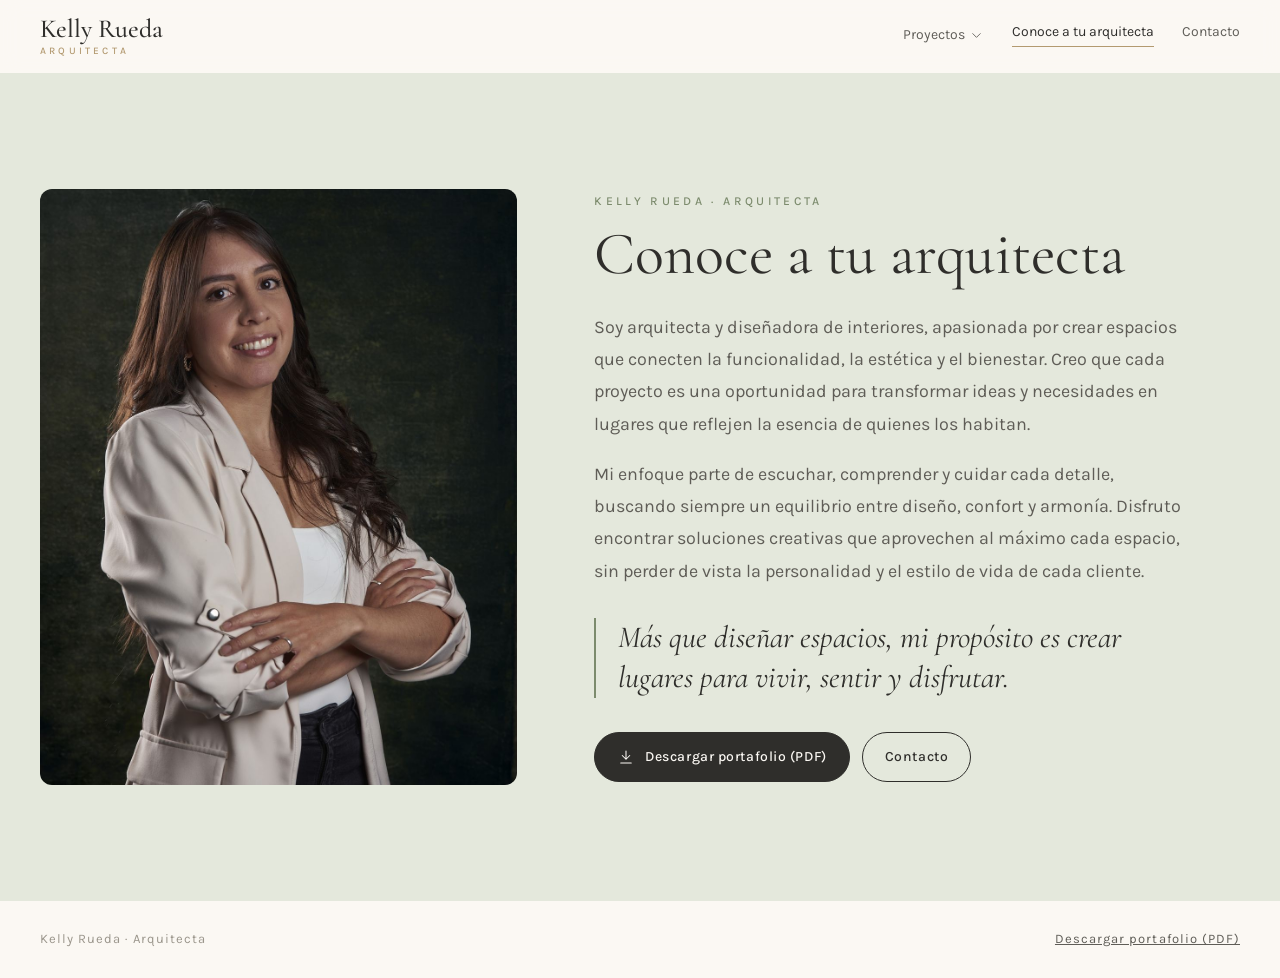
==== conoce-a-tu-arquitecta/index.html @ 91e3b7bc "Mueve 'Conoce a tu arquitecta' a su propia página" ====
<!doctype html>
<html lang="es-CO"><head><meta charset="utf-8"><meta name="viewport" content="width=device-width,initial-scale=1">
<title>Conoce a tu arquitecta | Kelly Rueda Arquitecta</title>
<meta name="description" content="Conoce a Kelly Rueda, arquitecta y diseñadora de interiores apasionada por crear espacios que conecten la funcionalidad, la estética y el bienestar."><meta name="author" content="Kelly Rueda"><meta name="robots" content="index, follow, max-image-preview:large">
<link rel="canonical" href="https://kellyrueda.github.io/conoce-a-tu-arquitecta/"><meta name="theme-color" content="#F1EBE1"><link rel="icon" href="data:image/svg+xml,%3Csvg xmlns='http://www.w3.org/2000/svg' viewBox='0 0 64 64'%3E%3Crect width='64' height='64' rx='14' fill='%23F1EBE1'/%3E%3Ctext x='32' y='43' text-anchor='middle' font-family='Georgia,serif' font-size='30' fill='%237C8B6D'%3EKR%3C/text%3E%3C/svg%3E">
<meta property="og:type" content="website"><meta property="og:locale" content="es_CO"><meta property="og:site_name" content="Kelly Rueda · Arquitecta">
<meta property="og:title" content="Conoce a tu arquitecta | Kelly Rueda Arquitecta"><meta property="og:description" content="Conoce a Kelly Rueda, arquitecta y diseñadora de interiores apasionada por crear espacios que conecten la funcionalidad, la estética y el bienestar."><meta property="og:url" content="https://kellyrueda.github.io/conoce-a-tu-arquitecta/">
<meta property="og:image" content="https://kellyrueda.github.io/img/og/ME.jpg"><meta property="og:image:width" content="1200"><meta property="og:image:height" content="630"><meta property="og:image:alt" content="Kelly Rueda, arquitecta">
<meta name="twitter:card" content="summary_large_image"><meta name="twitter:title" content="Conoce a tu arquitecta | Kelly Rueda Arquitecta"><meta name="twitter:description" content="Conoce a Kelly Rueda, arquitecta y diseñadora de interiores apasionada por crear espacios que conecten la funcionalidad, la estética y el bienestar."><meta name="twitter:image" content="https://kellyrueda.github.io/img/og/ME.jpg">
<link rel="preconnect" href="https://fonts.googleapis.com"><link rel="preconnect" href="https://fonts.gstatic.com" crossorigin>
<link href="https://fonts.googleapis.com/css2?family=Cormorant+Garamond:ital,wght@0,300;0,400;0,500;1,300;1,400&family=Karla:wght@400;500&display=swap" rel="stylesheet">
<link rel="stylesheet" href="/styles.css?v=6348d9cc">
<script type="application/ld+json">{"@context": "https://schema.org", "@type": "AboutPage", "url": "https://kellyrueda.github.io/conoce-a-tu-arquitecta/", "name": "Conoce a tu arquitecta", "mainEntity": {"@type": "Person", "@id": "https://kellyrueda.github.io/#kelly", "name": "Kelly Rueda", "jobTitle": "Arquitecta", "description": "Arquitecta y diseñadora de interiores con 8 años de experiencia en proyectos de vivienda, interiorismo y espacios comerciales (retail).", "email": "mailto:kellyrueda25@gmail.com", "telephone": "+57 3208979654", "url": "https://kellyrueda.github.io/", "image": "https://kellyrueda.github.io/img/ME.jpg", "alumniOf": [{"@type": "EducationalOrganization", "name": "Colegio Mayor de Antioquia"}, {"@type": "EducationalOrganization", "name": "Academia Superior de Artes"}], "knowsAbout": ["Arquitectura", "Diseño de interiores", "Modelado BIM", "Planimetría", "Revit", "AutoCAD", "SketchUp", "Lumion", "Coordinación de obra"], "knowsLanguage": ["es", "en"]}, "breadcrumb": {"@type": "BreadcrumbList", "itemListElement": [{"@type": "ListItem", "position": 1, "name": "Inicio", "item": "https://kellyrueda.github.io/"}, {"@type": "ListItem", "position": 2, "name": "Conoce a tu arquitecta", "item": "https://kellyrueda.github.io/conoce-a-tu-arquitecta/"}]}}</script>
</head><body>
<a class="skip" href="#main">Saltar al contenido</a><header class="top"><div class="wrap">
<a class="brand" href="/">Kelly Rueda<small>Arquitecta</small></a>
<button class="menu-btn" aria-label="Abrir menú" aria-expanded="false" aria-controls="menu"><svg class="ic" viewBox="0 0 24 24" aria-hidden="true"><path d="M4 7h16M4 12h16M4 17h16"/></svg></button>
<nav aria-label="Principal"><ul class="nav" id="menu"><li class="has-sub"><button class="sub-btn" type="button" aria-expanded="false" aria-controls="sub-proy">Proyectos <svg class="ic" viewBox="0 0 24 24" aria-hidden="true"><path d="m6 9 6 6 6-6"/></svg></button><div class="dd" id="sub-proy"><ul><li><a class="c1" href="/proyectos/casa-loma-hermosa/"><span class="sn">01</span><span class="st"><b>Casa Loma Hermosa</b><small>San Jerónimo, Antioquia · 2023</small></span></a></li><li><a class="c2" href="/proyectos/casa-horizontes-130/"><span class="sn">02</span><span class="st"><b>Casa Horizontes 130</b><small>El Retiro, Antioquia · 2025</small></span></a></li><li><a class="c3" href="/proyectos/diseno-de-cocina/"><span class="sn">03</span><span class="st"><b>Diseño de cocina</b><small>El Retiro, Antioquia · 2025</small></span></a></li><li><a class="c4" href="/proyectos/apartamento-los-balsos/"><span class="sn">04</span><span class="st"><b>Remodelación Apartamento Los Balsos</b><small>Medellín, Antioquia · 2026</small></span></a></li><li class="all"><a href="/#proyectos">Ver todos los proyectos <svg class="ic" viewBox="0 0 24 24" aria-hidden="true"><path d="M5 12h14M13 6l6 6-6 6"/></svg></a></li></ul></div></li><li><a href="/conoce-a-tu-arquitecta/" aria-current=page>Conoce a tu arquitecta</a></li><li><a href="/#contacto">Contacto</a></li></ul></nav>
</div></header>
<main id="main" class="arq-page">
<section class="block arq" id="arquitecta"><div class="wrap arq-grid">
  <div class="arq-photo"><img src="/img/m/ME.jpg" alt="Kelly Rueda, arquitecta y diseñadora de interiores" loading="lazy"></div>
  <div class="arq-text">
    <p class="kicker">Kelly Rueda · Arquitecta</p>
    <h1 class="h2">Conoce a tu arquitecta</h1>
    <p>Soy arquitecta y diseñadora de interiores, apasionada por crear espacios que conecten la funcionalidad, la estética y el bienestar. Creo que cada proyecto es una oportunidad para transformar ideas y necesidades en lugares que reflejen la esencia de quienes los habitan.</p>
    <p>Mi enfoque parte de escuchar, comprender y cuidar cada detalle, buscando siempre un equilibrio entre diseño, confort y armonía. Disfruto encontrar soluciones creativas que aprovechen al máximo cada espacio, sin perder de vista la personalidad y el estilo de vida de cada cliente.</p>
    <p class="quote">Más que diseñar espacios, mi propósito es crear lugares para vivir, sentir y disfrutar.</p>
    <div class="btns"><a class="btn solid" href="/Portafolio-Kelly-Rueda-Arquitecta.pdf" download><svg class="ic" viewBox="0 0 24 24" aria-hidden="true"><path d="M12 4v11M7 10l5 5 5-5M5 20h14"/></svg>Descargar portafolio (PDF)</a><a class="btn ghost" href="/#contacto">Contacto</a></div>
  </div>
</div></section>

</main><footer><div class="wrap"><span>Kelly Rueda · Arquitecta</span><span><a href="/Portafolio-Kelly-Rueda-Arquitecta.pdf" download>Descargar portafolio (PDF)</a></span></div></footer>
<script src="/app.js?v=6348d9cc" defer></script></body></html>
---- styles.css ----
:root{
  --paper:#FBF8F3; --ink:#2F2E2B; --soft:#5F5D57; --muted:#9A958B; --line:#E7E0D4; --gold:#B39A70; --sand:#F1EBE1;
  --t1:#E4E8DC; --a1:#7C8B6D; --t2:#E0E7EB; --a2:#6C8496; --t3:#F2E3D8; --a3:#B07E66; --t4:#DDE9E5; --a4:#699289;
  --pt:var(--sand); --pa:var(--gold);
  --serif:"Cormorant Garamond",Georgia,serif; --sans:"Karla",system-ui,sans-serif;
  --wrap:min(1200px,100% - 48px);
}
.c1{--pt:var(--t1);--pa:var(--a1)} .c2{--pt:var(--t2);--pa:var(--a2)} .c3{--pt:var(--t3);--pa:var(--a3)} .c4{--pt:var(--t4);--pa:var(--a4)}
*{box-sizing:border-box;margin:0;padding:0}
html{scroll-behavior:smooth;scroll-padding-top:84px}
body{font-family:var(--sans);color:var(--ink);background:var(--paper);-webkit-font-smoothing:antialiased;line-height:1.6}
img{display:block;max-width:100%}
a{color:inherit}
.wrap{width:var(--wrap);margin-inline:auto}
.ic{width:20px;height:20px;flex:none;fill:none;stroke:currentColor;stroke-width:1.4;stroke-linecap:round;stroke-linejoin:round}
.kicker{font-size:12px;font-weight:500;letter-spacing:.28em;text-transform:uppercase;color:var(--pa)}
.h2{font-family:var(--serif);font-weight:400;font-size:clamp(34px,4.4vw,52px);line-height:1.05}
.skip{position:absolute;left:-999px}.skip:focus{left:16px;top:12px;z-index:100;background:#fff;padding:8px 12px}

/* header */
.top{position:sticky;top:0;z-index:50;background:rgba(251,248,243,.92);backdrop-filter:blur(10px);border-bottom:1px solid transparent;transition:border-color .3s}
.top.scrolled{border-color:var(--line)}
.top .wrap{display:flex;align-items:center;justify-content:space-between;height:72px}
.brand{font-family:var(--serif);font-size:26px;font-weight:500;text-decoration:none;line-height:1}
.brand small{display:block;font-family:var(--sans);font-size:10px;letter-spacing:.32em;text-transform:uppercase;color:var(--gold);margin-top:4px;font-weight:500}
.top nav{display:contents}
.nav{display:flex;gap:28px;list-style:none}
.nav a{text-decoration:none;font-size:14px;color:var(--soft);padding:6px 0;border-bottom:1px solid transparent;transition:color .2s,border-color .2s}
.nav a:hover,.nav a[aria-current]{color:var(--ink);border-color:var(--gold)}
.menu-btn{display:none;background:none;border:0;width:44px;height:44px;align-items:center;justify-content:center;color:var(--ink);cursor:pointer}
@media (max-width:820px){
  .menu-btn{display:flex}
  .nav{position:fixed;inset:72px 0 auto 0;flex-direction:column;gap:0;background:var(--paper);border-bottom:1px solid var(--line);padding:8px 24px 20px;transform:translateY(-8px);opacity:0;pointer-events:none;transition:.25s}
  .nav.open{transform:none;opacity:1;pointer-events:auto}
  .nav a{display:block;padding:14px 0;font-size:16px;border-bottom:1px solid var(--line)}
}

/* buttons */
.btns{display:flex;flex-wrap:wrap;gap:12px}
.btn{display:inline-flex;align-items:center;gap:10px;text-decoration:none;font-size:14px;font-weight:500;letter-spacing:.04em;padding:13px 22px;border-radius:40px;border:1px solid var(--ink);transition:.2s}
.btn.solid{background:var(--ink);color:var(--paper)}
.btn.solid:hover{background:#000}
.btn.ghost:hover{background:var(--ink);color:var(--paper)}
.btn .ic{width:18px;height:18px}

/* hero */
.hero{display:grid;grid-template-columns:1fr 1.25fr;min-height:calc(100svh - 72px);max-height:860px}
.hero-text{background:var(--sand);padding:clamp(32px,6vw,80px) clamp(24px,5vw,72px);display:flex;flex-direction:column;justify-content:center;gap:22px}
.hero h1{font-family:var(--serif);font-weight:400;font-size:clamp(64px,9vw,128px);line-height:.88;letter-spacing:-.01em}
.role{font-size:14px;letter-spacing:.42em;text-transform:uppercase;color:var(--soft)}
.hero-lead{font-size:17px;color:var(--soft);max-width:440px}
.hero-img{position:relative;overflow:hidden;background:var(--sand)}
.hero-img img{width:100%;height:100%;object-fit:cover}
@media (max-width:900px){.hero{grid-template-columns:1fr;max-height:none;min-height:0}.hero-img{aspect-ratio:4/3;order:-1}}

/* sections */
section.block{padding:clamp(64px,9vw,112px) 0}
.sec-head{display:flex;align-items:flex-end;justify-content:space-between;gap:24px;margin-bottom:40px;padding-bottom:18px;border-bottom:1px solid var(--line)}
.sec-head .kicker{color:var(--gold)}

/* project cards */
.cards{display:grid;grid-template-columns:repeat(4,1fr);gap:20px}
.card{display:flex;flex-direction:column;text-decoration:none;background:var(--pt);border-radius:10px;overflow:hidden;transition:transform .35s,box-shadow .35s}
.card:hover{transform:translateY(-4px);box-shadow:0 18px 40px rgba(40,34,26,.12)}
.card figure{aspect-ratio:4/4.6;overflow:hidden}
.card img{width:100%;height:100%;object-fit:cover;transition:transform .8s}
.card:hover img{transform:scale(1.05)}
.card-body{padding:20px 22px 22px;display:flex;flex-direction:column;gap:6px;flex:1}
.num{font-family:var(--serif);font-style:italic;font-size:34px;line-height:1;color:var(--pa)}
.card h3{font-family:var(--serif);font-weight:500;font-size:22px;line-height:1.15;flex:1;min-height:2.3em}
.meta{display:flex;align-items:center;gap:8px;font-size:13.5px;color:var(--soft)}
.meta .ic{width:16px;height:16px;color:var(--pa)}
.more{display:inline-flex;align-items:center;gap:6px;margin-top:10px;font-size:13px;font-weight:500;letter-spacing:.12em;text-transform:uppercase;color:var(--pa)}
.more .ic{width:16px;height:16px;transition:transform .25s}.card:hover .more .ic{transform:translateX(4px)}
@media (max-width:1000px){.cards{grid-template-columns:repeat(2,1fr)}}
@media (max-width:560px){.cards{grid-template-columns:1fr}}

/* perfil */
.perfil{background:var(--t1)}
.perfil-grid{display:grid;grid-template-columns:.8fr 1.6fr;gap:clamp(28px,5vw,72px);align-items:start}
.perfil-photo{border-radius:10px;overflow:hidden;aspect-ratio:4/5}
.perfil-photo img{width:100%;height:100%;object-fit:cover;object-position:center 18%}
.lead{font-size:clamp(17px,1.6vw,20px);line-height:1.7;color:var(--soft);margin:14px 0 36px}
.cols{display:grid;grid-template-columns:2fr 1fr;gap:40px;padding:28px 0;border-top:1px solid rgba(47,46,43,.12);border-bottom:1px solid rgba(47,46,43,.12)}
.h3{display:flex;align-items:center;gap:10px;font-family:var(--serif);font-weight:500;font-size:26px;margin-bottom:14px}
.h3 .ic{color:var(--gold)}
.edu{display:grid;grid-template-columns:1fr 1fr;gap:20px}
.item{font-size:15px;color:var(--soft);line-height:1.5;margin-bottom:10px}
.item b{display:block;color:var(--ink);font-weight:500}
.skills{list-style:none;display:grid;grid-template-columns:repeat(4,1fr);gap:4px 24px}
.skills li{display:flex;align-items:center;gap:12px;font-size:15px;padding:12px 0;border-bottom:1px solid rgba(47,46,43,.1)}
.si{display:grid;place-items:center;width:40px;height:40px;border-radius:50%;flex:none;background:rgba(255,255,255,.65);color:var(--pa)}
.skills-wrap{padding-top:28px}
@media (max-width:900px){.perfil-grid{grid-template-columns:1fr}.perfil-photo{max-width:420px}.skills{grid-template-columns:repeat(2,1fr)}}
@media (max-width:560px){.cols{grid-template-columns:1fr;gap:24px}.edu{grid-template-columns:1fr}}

/* experiencia */
.timeline{list-style:none;display:grid;gap:0}
.job{display:grid;grid-template-columns:200px 1fr;gap:32px;padding:30px 0;border-bottom:1px solid var(--line)}
.job:first-child{border-top:1px solid var(--line)}
.when{display:inline-flex;align-items:center;gap:8px;align-self:start;font-size:12.5px;font-weight:500;letter-spacing:.12em;text-transform:uppercase;color:var(--soft);background:var(--pt);padding:6px 12px;border-radius:30px}
.when .ic{width:15px;height:15px;color:var(--pa)}
.job h3{font-family:var(--serif);font-weight:500;font-size:26px;line-height:1.15}
.org{color:var(--pa);font-size:15.5px;margin:2px 0 12px}
.job ul{list-style:none;display:grid;gap:6px}
.job li{position:relative;padding-left:18px;color:var(--soft);font-size:15.5px}
.job li::before{content:"";position:absolute;left:0;top:.65em;width:6px;height:6px;border-radius:50%;background:var(--pa);opacity:.7}
@media (max-width:720px){.job{grid-template-columns:1fr;gap:12px}}

/* contacto */
.contact{background:var(--sand);text-align:center}
.contact .h2{margin:10px 0 28px}
.contact .btns{justify-content:center}
footer{padding:28px 0;font-size:13px;color:var(--muted);letter-spacing:.08em}
footer .wrap{display:flex;justify-content:space-between;gap:16px;flex-wrap:wrap}
footer a{color:var(--soft)}

/* project page */
.p-hero{display:grid;grid-template-columns:.95fr 1.25fr;min-height:calc(100svh - 72px);max-height:900px}
.p-panel{background:var(--pt);padding:clamp(32px,5vw,64px) clamp(24px,4vw,56px);display:flex;flex-direction:column;gap:22px}
.back{display:inline-flex;align-items:center;gap:8px;font-size:13px;letter-spacing:.12em;text-transform:uppercase;text-decoration:none;color:var(--soft)}
.back .ic{width:16px;height:16px;transform:rotate(180deg)}
.p-num{font-family:var(--serif);font-style:italic;font-weight:300;font-size:clamp(64px,7vw,96px);line-height:.8;color:var(--pa)}
.p-panel h1{font-family:var(--serif);font-weight:500;font-size:clamp(32px,3.4vw,46px);line-height:1.04}
.sub{font-size:12.5px;letter-spacing:.16em;text-transform:uppercase;color:var(--soft);margin-top:-8px}
.desc{color:var(--soft);font-size:16.5px;line-height:1.75}
.data{display:grid;gap:12px;margin-top:auto;padding-top:20px;border-top:1px solid rgba(0,0,0,.08)}
.dt{display:flex;gap:12px;align-items:center}
.dti{display:grid;place-items:center;width:38px;height:38px;border-radius:50%;background:var(--paper);color:var(--pa);flex:none}
.dti .ic{width:18px;height:18px}
.dt dt{font-size:10.5px;font-weight:500;letter-spacing:.18em;text-transform:uppercase;color:var(--pa)}
.dt dd{font-size:15px;line-height:1.35}
.p-img{overflow:hidden;background:var(--sand)}
.p-img img{width:100%;height:100%;object-fit:cover}
@media (max-width:900px){.p-hero{grid-template-columns:1fr;max-height:none;min-height:0}.p-img{aspect-ratio:4/3;order:-1}}

.tabs{position:sticky;top:72px;z-index:20;background:rgba(251,248,243,.95);backdrop-filter:blur(8px);border-bottom:1px solid var(--line)}
.tabs .wrap{display:flex;gap:8px;overflow-x:auto;padding:12px 0;scrollbar-width:none}
.tabs a{display:inline-flex;align-items:center;gap:8px;white-space:nowrap;text-decoration:none;font-size:13px;font-weight:500;letter-spacing:.12em;text-transform:uppercase;color:var(--soft);background:var(--pt);padding:9px 16px;border-radius:30px}
.tabs a .ic{width:16px;height:16px;color:var(--pa)}
.tabs a:hover{color:var(--ink)}
.gal{padding:56px 0 8px}
.gal-head{display:flex;align-items:center;gap:12px;margin-bottom:22px}
.gal-head .ic{color:var(--pa)}
.gal-head h2{font-family:var(--serif);font-weight:500;font-size:30px}
.gal-head span{font-size:13px;color:var(--muted)}
.masonry{columns:3 300px;column-gap:16px}
.masonry.two{columns:2 340px}
.shot{break-inside:avoid;margin:0 0 16px;position:relative;border-radius:8px;overflow:hidden;cursor:zoom-in;background:var(--sand)}
.shot.plan{background:#fff;border:1px solid var(--line)}
.shot img{width:100%;height:auto;transition:transform .6s}
.shot:hover img{transform:scale(1.03)}
.shot figcaption{position:absolute;left:12px;bottom:12px;font-size:12.5px;font-weight:500;letter-spacing:.04em;background:rgba(251,248,243,.94);padding:5px 12px;border-radius:30px}
.shot button{all:unset;display:block;cursor:zoom-in}
.shot button:focus-visible{outline:2px solid var(--pa);outline-offset:-2px}

.pn{display:grid;grid-template-columns:1fr 1fr;gap:16px;padding:64px 0 32px}
.pn a{display:flex;flex-direction:column;gap:6px;text-decoration:none;padding:24px;border-radius:10px;background:var(--pt);transition:transform .3s}
.pn a:hover{transform:translateY(-3px)}
.pn .lbl{font-size:12px;letter-spacing:.16em;text-transform:uppercase;color:var(--pa)}
.pn .t{font-family:var(--serif);font-size:24px;font-weight:500;line-height:1.15}
.pn .next{text-align:right;align-items:flex-end}
@media (max-width:600px){.pn{grid-template-columns:1fr}}

/* lightbox */
.lb{position:fixed;inset:0;z-index:200;background:rgba(28,27,25,.94);display:none;align-items:center;justify-content:center}
.lb.open{display:flex}
.lb img{max-width:min(92vw,1600px);max-height:82vh;object-fit:contain;border-radius:4px;background:#fff}
.lb .cap{position:absolute;bottom:20px;left:0;right:0;text-align:center;color:#EDE6DA;font-size:14px;letter-spacing:.06em}
.lb button{position:absolute;background:rgba(255,255,255,.08);border:0;color:#fff;width:52px;height:52px;border-radius:50%;cursor:pointer;display:grid;place-items:center}
.lb button:hover{background:rgba(255,255,255,.18)}
.lb .x{top:18px;right:18px}.lb .prev{left:18px}.lb .nxt{right:18px}
.lb .prev .ic{transform:rotate(180deg)}
.lb .count{position:absolute;top:30px;left:0;right:0;text-align:center;color:#B9B1A3;font-size:13px;letter-spacing:.12em}

.reveal{opacity:0;transform:translateY(18px);transition:opacity .8s ease,transform .8s ease}
.reveal.in{opacity:1;transform:none}
@media (prefers-reduced-motion:reduce){*{transition:none!important;scroll-behavior:auto!important}.reveal{opacity:1;transform:none}}

/* dropdown proyectos */
.has-sub{position:relative}
.sub-btn{all:unset;cursor:pointer;display:inline-flex;align-items:center;gap:4px;font-size:14px;color:var(--soft);padding:6px 0;border-bottom:1px solid transparent;transition:color .2s,border-color .2s}
.sub-btn .ic{width:15px;height:15px;transition:transform .25s}
.sub-btn:hover,.sub-btn.cur,.has-sub.open .sub-btn{color:var(--ink);border-color:var(--gold)}
.has-sub.open .sub-btn .ic{transform:rotate(180deg)}
.sub-btn:focus-visible{outline:2px solid var(--gold);outline-offset:4px;border-radius:2px}
.dd ul{list-style:none;display:grid;gap:2px}
.nav .dd a{display:flex;align-items:center;gap:12px;padding:10px 12px;border-radius:8px;border:0;color:var(--ink);text-decoration:none}
.nav .dd a:hover,.nav .dd a[aria-current]{background:var(--pt)}
.sn{display:grid;place-items:center;flex:none;width:38px;height:38px;border-radius:50%;background:var(--pt);color:var(--pa);font-family:var(--serif);font-style:italic;font-size:19px}
.nav .dd a:hover .sn,.nav .dd a[aria-current] .sn{background:#fff}
.st{display:flex;flex-direction:column;line-height:1.3}
.st b{font-family:var(--serif);font-weight:500;font-size:18px}
.st small{font-size:12.5px;color:var(--soft)}
.nav .dd .all a{justify-content:space-between;font-size:12.5px;font-weight:500;letter-spacing:.12em;text-transform:uppercase;color:var(--gold);margin-top:4px;border-top:1px solid var(--line);border-radius:0 0 8px 8px}
.nav .dd .all a:hover{background:var(--sand)}
.dd .all .ic{width:16px;height:16px}
@media (min-width:821px){
  .dd{position:absolute;top:100%;left:50%;width:360px;padding-top:14px;opacity:0;pointer-events:none;transform:translate(-50%,6px);transition:opacity .2s,transform .2s}
  .dd ul{background:#fff;border:1px solid var(--line);border-radius:12px;box-shadow:0 18px 40px rgba(40,34,26,.12);padding:8px}
  .has-sub.open .dd{opacity:1;pointer-events:auto;transform:translate(-50%,0)}
}
@media (min-width:821px) and (hover:hover){.has-sub:hover .dd{opacity:1;pointer-events:auto;transform:translate(-50%,0)}.has-sub:hover .sub-btn .ic{transform:rotate(180deg)}}
@media (max-width:820px){
  .nav{max-height:calc(100svh - 72px);overflow-y:auto}
  .sub-btn{display:flex;justify-content:space-between;width:100%;padding:14px 0;font-size:16px;border-bottom:1px solid var(--line)}
  .dd{display:none;padding:6px 0 10px}
  .has-sub.open .dd{display:block}
  .nav .dd a{padding:10px 8px}
}

/* conoce a tu arquitecta */
.arq{background:var(--t1)}
.arq-grid{display:grid;grid-template-columns:.85fr 1.15fr;gap:clamp(32px,6vw,88px);align-items:center}
.arq-photo{border-radius:12px;overflow:hidden;aspect-ratio:4/5}
.arq-photo img{width:100%;height:100%;object-fit:cover;object-position:center 18%}
.arq-text .kicker{color:var(--a1)}
.arq-text .h2{margin:12px 0 26px}
.arq-text p:not(.kicker):not(.quote){font-size:clamp(16.5px,1.4vw,18.5px);line-height:1.8;color:var(--soft);margin-bottom:18px;max-width:600px}
.arq-text .quote{font-family:var(--serif);font-style:italic;font-size:clamp(24px,2.4vw,32px);line-height:1.3;color:var(--ink);margin:30px 0 34px;padding-left:22px;border-left:2px solid var(--a1);max-width:560px}
@media (max-width:900px){.arq-grid{grid-template-columns:1fr}.arq-photo{max-width:440px}}
.arq-page .arq{min-height:calc(100svh - 72px);display:flex;align-items:center}
.arq-page .arq-text .h2{font-size:clamp(40px,5vw,60px)}
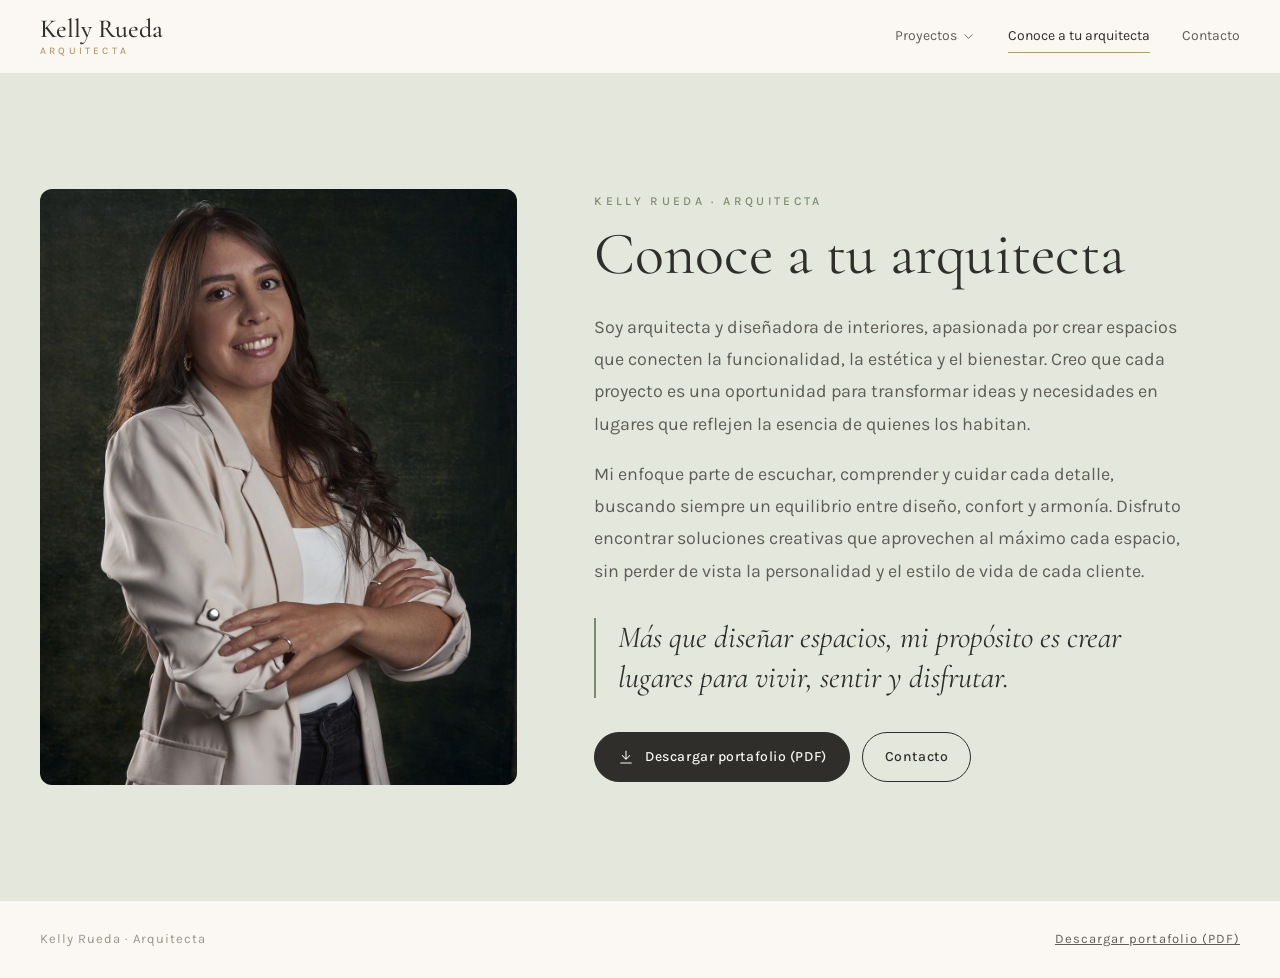
==== commit e2acbb69: "Alinea el menú y agrega WhatsApp al número de contacto" ====
--- a/conoce-a-tu-arquitecta/index.html
+++ b/conoce-a-tu-arquitecta/index.html
@@ -9,7 +9,7 @@
 <meta name="twitter:card" content="summary_large_image"><meta name="twitter:title" content="Conoce a tu arquitecta | Kelly Rueda Arquitecta"><meta name="twitter:description" content="Conoce a Kelly Rueda, arquitecta y diseñadora de interiores apasionada por crear espacios que conecten la funcionalidad, la estética y el bienestar."><meta name="twitter:image" content="https://kellyrueda.github.io/img/og/ME.jpg">
 <link rel="preconnect" href="https://fonts.googleapis.com"><link rel="preconnect" href="https://fonts.gstatic.com" crossorigin>
 <link href="https://fonts.googleapis.com/css2?family=Cormorant+Garamond:ital,wght@0,300;0,400;0,500;1,300;1,400&family=Karla:wght@400;500&display=swap" rel="stylesheet">
-<link rel="stylesheet" href="/styles.css?v=6348d9cc">
+<link rel="stylesheet" href="/styles.css?v=ecb6a273">
 <script type="application/ld+json">{"@context": "https://schema.org", "@type": "AboutPage", "url": "https://kellyrueda.github.io/conoce-a-tu-arquitecta/", "name": "Conoce a tu arquitecta", "mainEntity": {"@type": "Person", "@id": "https://kellyrueda.github.io/#kelly", "name": "Kelly Rueda", "jobTitle": "Arquitecta", "description": "Arquitecta y diseñadora de interiores con 8 años de experiencia en proyectos de vivienda, interiorismo y espacios comerciales (retail).", "email": "mailto:kellyrueda25@gmail.com", "telephone": "+57 3208979654", "url": "https://kellyrueda.github.io/", "image": "https://kellyrueda.github.io/img/ME.jpg", "alumniOf": [{"@type": "EducationalOrganization", "name": "Colegio Mayor de Antioquia"}, {"@type": "EducationalOrganization", "name": "Academia Superior de Artes"}], "knowsAbout": ["Arquitectura", "Diseño de interiores", "Modelado BIM", "Planimetría", "Revit", "AutoCAD", "SketchUp", "Lumion", "Coordinación de obra"], "knowsLanguage": ["es", "en"]}, "breadcrumb": {"@type": "BreadcrumbList", "itemListElement": [{"@type": "ListItem", "position": 1, "name": "Inicio", "item": "https://kellyrueda.github.io/"}, {"@type": "ListItem", "position": 2, "name": "Conoce a tu arquitecta", "item": "https://kellyrueda.github.io/conoce-a-tu-arquitecta/"}]}}</script>
 </head><body>
 <a class="skip" href="#main">Saltar al contenido</a><header class="top"><div class="wrap">
@@ -31,4 +31,4 @@
 </div></section>
 
 </main><footer><div class="wrap"><span>Kelly Rueda · Arquitecta</span><span><a href="/Portafolio-Kelly-Rueda-Arquitecta.pdf" download>Descargar portafolio (PDF)</a></span></div></footer>
-<script src="/app.js?v=6348d9cc" defer></script></body></html>+<script src="/app.js?v=ecb6a273" defer></script></body></html>
--- a/styles.css
+++ b/styles.css
@@ -24,8 +24,9 @@
 .brand{font-family:var(--serif);font-size:26px;font-weight:500;text-decoration:none;line-height:1}
 .brand small{display:block;font-family:var(--sans);font-size:10px;letter-spacing:.32em;text-transform:uppercase;color:var(--gold);margin-top:4px;font-weight:500}
 .top nav{display:contents}
-.nav{display:flex;gap:28px;list-style:none}
-.nav a{text-decoration:none;font-size:14px;color:var(--soft);padding:6px 0;border-bottom:1px solid transparent;transition:color .2s,border-color .2s}
+.nav{display:flex;align-items:center;gap:32px;list-style:none}
+.nav>li{display:flex;align-items:center}
+.nav a{text-decoration:none;font-family:var(--sans);font-size:14px;line-height:20px;color:var(--soft);padding:6px 0;border-bottom:1px solid transparent;transition:color .2s,border-color .2s}
 .nav a:hover,.nav a[aria-current]{color:var(--ink);border-color:var(--gold)}
 .menu-btn{display:none;background:none;border:0;width:44px;height:44px;align-items:center;justify-content:center;color:var(--ink);cursor:pointer}
 @media (max-width:820px){
@@ -179,7 +180,7 @@
 
 /* dropdown proyectos */
 .has-sub{position:relative}
-.sub-btn{all:unset;cursor:pointer;display:inline-flex;align-items:center;gap:4px;font-size:14px;color:var(--soft);padding:6px 0;border-bottom:1px solid transparent;transition:color .2s,border-color .2s}
+.sub-btn{all:unset;cursor:pointer;display:inline-flex;align-items:center;gap:4px;font-family:var(--sans);font-size:14px;line-height:20px;color:var(--soft);padding:6px 0;border-bottom:1px solid transparent;transition:color .2s,border-color .2s}
 .sub-btn .ic{width:15px;height:15px;transition:transform .25s}
 .sub-btn:hover,.sub-btn.cur,.has-sub.open .sub-btn{color:var(--ink);border-color:var(--gold)}
 .has-sub.open .sub-btn .ic{transform:rotate(180deg)}
@@ -221,3 +222,6 @@
 @media (max-width:900px){.arq-grid{grid-template-columns:1fr}.arq-photo{max-width:440px}}
 .arq-page .arq{min-height:calc(100svh - 72px);display:flex;align-items:center}
 .arq-page .arq-text .h2{font-size:clamp(40px,5vw,60px)}
+
+.sub-btn .ic{margin-top:1px}
+@media (max-width:820px){.nav>li{display:block}}
